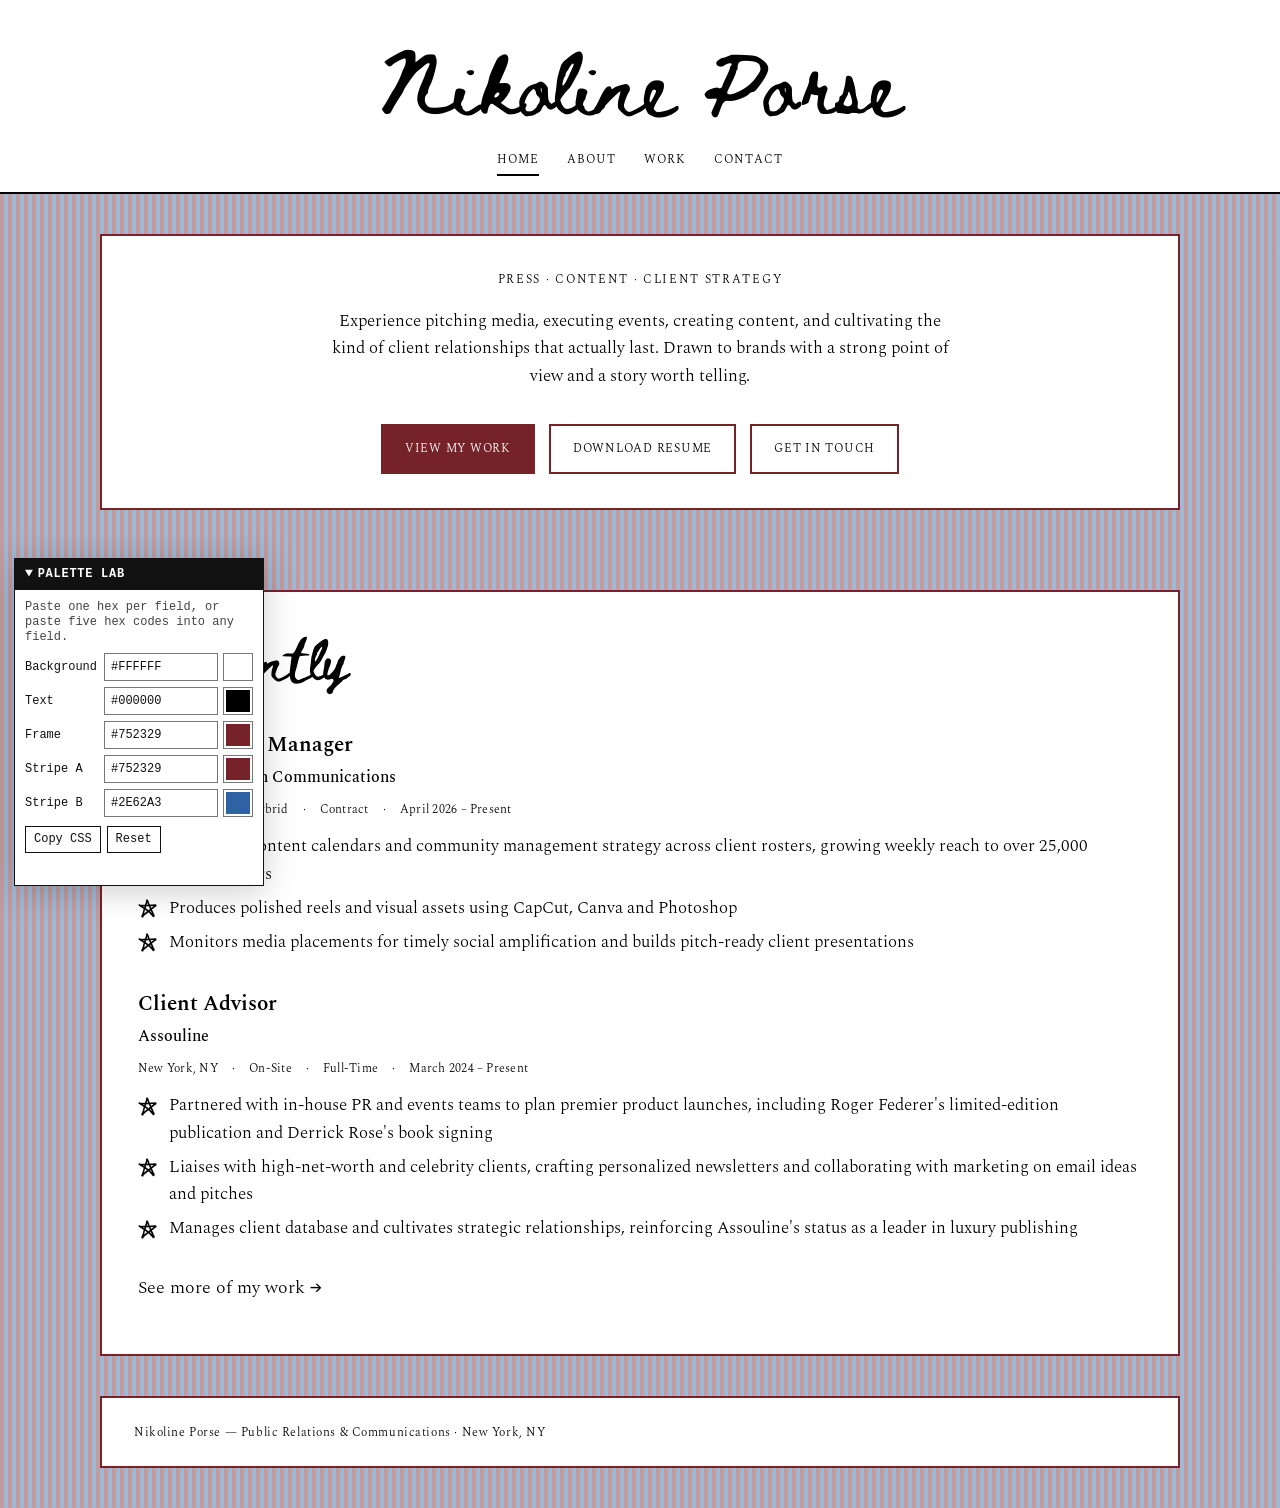
==== index.html @ 3cc70a4e "Add native color pickers to palette lab" ====
<!DOCTYPE html>
<html lang="en">
<head>
<meta charset="UTF-8">
<meta name="viewport" content="width=device-width, initial-scale=1.0">
<title>Nikoline Porse — Public Relations &amp; Communications</title>
<meta name="description" content="Nikoline Porse — Public Relations professional in New York, NY. Media relations, event execution, content and client strategy.">
<link rel="stylesheet" href="css/style.css?v=20260813-star-bullets">
</head>
<body class="page-home">

<header class="masthead">
  <div class="wrap">
    <div class="masthead-top">
      <h1 class="masthead-name">Nikoline Porse</h1>
      <button class="nav-toggle" id="navToggle" aria-expanded="false" aria-controls="primaryNav">Menu</button>
    </div>
    <nav class="masthead-nav" id="primaryNav">
      <a href="index.html" aria-current="page">Home</a>
      <a href="about.html">About</a>
      <a href="work.html">Work</a>
      <a href="contact.html">Contact</a>
    </nav>
  </div>
</header>

<main>
  <section class="hero hero-centered">
    <div class="wrap">
      <p class="hero-eyebrow reveal">Press · Content · Client Strategy</p>
      <p class="hero-sub reveal">Experience pitching media, executing events, creating content, and cultivating the kind of client relationships that actually last. Drawn to brands with a strong point of view and a story worth telling.</p>
      <div class="cta-row reveal">
        <a class="btn btn-primary" href="work.html">View My Work</a>
        <a class="btn btn-ghost" href="assets/nikoline-porse-resume.pdf">Download Resume</a>
        <a class="btn btn-ghost" href="contact.html">Get in Touch</a>
      </div>
    </div>
  </section>

  <section class="section">
    <div class="wrap">
      <div class="section-head">
        <h2 class="section-title">Currently</h2>
      </div>
      <div class="credential reveal">
        <p class="credential-role">Social Media Manager</p>
        <p class="credential-org">Stacy McLaughlin Communications</p>
        <p class="credential-meta">
          <span>New York, NY</span>
          <span>·</span>
          <span>Hybrid</span>
          <span>·</span>
          <span>Contract</span>
          <span>·</span>
          <span>April 2026 – Present</span>
        </p>
        <ul>
          <li>Architects content calendars and community management strategy across client rosters, growing weekly reach to over 25,000 engaged users</li>
          <li>Produces polished reels and visual assets using CapCut, Canva and Photoshop</li>
          <li>Monitors media placements for timely social amplification and builds pitch-ready client presentations</li>
        </ul>
      </div>
      <div class="credential reveal">
        <p class="credential-role">Client Advisor</p>
        <p class="credential-org">Assouline</p>
        <p class="credential-meta">
          <span>New York, NY</span>
          <span>·</span>
          <span>On-Site</span>
          <span>·</span>
          <span>Full-Time</span>
          <span>·</span>
          <span>March 2024 – Present</span>
        </p>
        <ul>
          <li>Partnered with in-house PR and events teams to plan premier product launches, including Roger Federer's limited-edition publication and Derrick Rose's book signing</li>
          <li>Liaises with high-net-worth and celebrity clients, crafting personalized newsletters and collaborating with marketing on email ideas and pitches</li>
          <li>Manages client database and cultivates strategic relationships, reinforcing Assouline's status as a leader in luxury publishing</li>
        </ul>
      </div>
      <p class="lede"><a href="work.html">See more of my work →</a></p>
    </div>
  </section>
</main>

<footer class="site-footer">
  <div class="wrap">
    <p>Nikoline Porse — Public Relations &amp; Communications · New York, NY</p>
  </div>
</footer>

<aside class="palette-lab" aria-label="Experimental color palette controls">
  <details open>
    <summary>Palette lab</summary>
    <div class="palette-lab-body">
      <p class="palette-lab-hint">Paste one hex per field, or paste five hex codes into any field.</p>
      <div class="palette-lab-fields">
        <label>
          <span>Background</span>
          <span class="palette-lab-control">
            <input type="text" inputmode="text" value="#FFFFFF" data-palette-token="paper" aria-label="Background hex color">
            <input type="color" value="#ffffff" data-palette-picker="paper" aria-label="Pick background color">
          </span>
        </label>
        <label>
          <span>Text</span>
          <span class="palette-lab-control">
            <input type="text" inputmode="text" value="#000000" data-palette-token="ink" aria-label="Text hex color">
            <input type="color" value="#000000" data-palette-picker="ink" aria-label="Pick text color">
          </span>
        </label>
        <label>
          <span>Frame</span>
          <span class="palette-lab-control">
            <input type="text" inputmode="text" value="#752329" data-palette-token="content-frame" aria-label="Frame hex color">
            <input type="color" value="#752329" data-palette-picker="content-frame" aria-label="Pick frame color">
          </span>
        </label>
        <label>
          <span>Stripe A</span>
          <span class="palette-lab-control">
            <input type="text" inputmode="text" value="#752329" data-palette-token="pattern-stripe-a" aria-label="First stripe hex color">
            <input type="color" value="#752329" data-palette-picker="pattern-stripe-a" aria-label="Pick first stripe color">
          </span>
        </label>
        <label>
          <span>Stripe B</span>
          <span class="palette-lab-control">
            <input type="text" inputmode="text" value="#2E62A3" data-palette-token="pattern-stripe-b" aria-label="Second stripe hex color">
            <input type="color" value="#2e62a3" data-palette-picker="pattern-stripe-b" aria-label="Pick second stripe color">
          </span>
        </label>
      </div>
      <div class="palette-lab-actions">
        <button type="button" data-palette-copy>Copy CSS</button>
        <button type="button" data-palette-reset>Reset</button>
      </div>
      <p class="palette-lab-status" data-palette-status aria-live="polite"></p>
    </div>
  </details>
</aside>

<script src="js/main.js"></script>
</body>
</html>
---- css/style.css ----
/* ============================================================
   NIKOLINE PORSE — Portfolio Design System
   Concept: press credential / media kit aesthetic.
   Grounded in her actual work: press access, event credentials,
   agency PR, luxury retail — not a generic timeline.
   ============================================================ */

@import url('https://fonts.googleapis.com/css2?family=Spectral:ital,wght@0,300;0,400;0,500;0,600;1,500&family=Beth+Ellen&display=swap');

:root {
  /* -- Color tokens -- */
  --paper: #FFFFFF;      /* white page and component surfaces */
  --card: #EDD2E1;       /* retained mauve token for reversible experiments; not currently used */
  --ink: #000000;        /* body text — black */
  --oxblood: #000000;    /* primary accent — black */
  --oxblood-deep: #000000;
  --brass: #000000;      /* secondary accent — black */
  --slate: #000000;      /* secondary text — black */
  --slate-light: #DCD5C6; /* hairline rule color on paper */
  --paper-shadow: rgba(32, 29, 27, 0.08);
  --content-frame: #752329; /* Pantone 19-1531 TCX Sun-Dried Tomato */
  --pattern-stripe-a: #752329; /* Pantone 19-1531 TCX Sun-Dried Tomato */
  --pattern-stripe-b: #2E62A3; /* Pantone 18-4048 TCX Nebulas Blue */

  /* -- Type -- */
  --font-display: 'Spectral', 'Georgia', serif;
  --font-script: 'Beth Ellen', cursive;
  --font-body: 'Spectral', 'Georgia', serif;
  --font-mono: 'Spectral', 'Georgia', serif;

  --max-width: 1080px;
}

* { box-sizing: border-box; }

html {
  scroll-behavior: smooth;
}

@media (prefers-reduced-motion: reduce) {
  html { scroll-behavior: auto; }
  *, *::before, *::after {
    animation-duration: 0.01ms !important;
    animation-iteration-count: 1 !important;
    transition-duration: 0.01ms !important;
    scroll-behavior: auto !important;
  }
}

body {
  margin: 0;
  background-image:
    linear-gradient(rgba(255, 255, 255, 0.55), rgba(255, 255, 255, 0.55)),
    repeating-linear-gradient(
      90deg,
      var(--pattern-stripe-a) 0px,
      var(--pattern-stripe-a) 4px,
      var(--pattern-stripe-b) 4px,
      var(--pattern-stripe-b) 8px
    );
  color: var(--ink);
  font-family: var(--font-body);
  font-weight: 300;
  font-size: 17px;
  line-height: 1.6;
  -webkit-font-smoothing: antialiased;
}

a {
  color: var(--oxblood);
  text-decoration: none;
}
a:hover { text-decoration: underline; }

:focus-visible {
  outline: 2px solid var(--oxblood);
  outline-offset: 3px;
}

.wrap {
  max-width: var(--max-width);
  margin: 0 auto;
  padding: 0 28px;
}

/* ---------- Quiet pattern ----------
   Text reads best without a texture behind it, so the pattern is pushed
   out to the margins everywhere and every block of copy sits on solid
   white. */

main .hero,
main .section {
  padding: 40px 5%;
}

main .hero .wrap,
main .section .wrap {
  background: var(--paper);
  border: 2px solid var(--content-frame);
  padding: 34px 36px;
}

@media (max-width: 640px) {
  main .hero,
  main .section {
    padding: 28px 4%;
  }
  main .hero .wrap,
  main .section .wrap {
    padding: 24px 22px;
  }
}

/* ---------- Masthead ---------- */

.masthead {
  border-bottom: 2px solid var(--ink);
  background: var(--paper);
  position: relative;
}

.masthead-top {
  display: flex;
  align-items: start;
  justify-content: center;
  text-align: center;
  padding: 30px 0 18px;
  flex-wrap: wrap;
  gap: 10px;
}

.masthead-name {
  font-family: var(--font-script);
  font-weight: 400;
  font-size: clamp(2.6rem, 6.5vw, 4rem);
  letter-spacing: 0.01em;
  margin: 0;
  color: var(--ink);
}

nav.masthead-nav {
  display: flex;
  justify-content: center;
  gap: 28px;
  padding: 0 0 16px;
  flex-wrap: wrap;
}

nav.masthead-nav a {
  font-family: var(--font-mono);
  font-size: 0.78rem;
  letter-spacing: 0.08em;
  text-transform: uppercase;
  color: var(--ink);
  padding-bottom: 4px;
  border-bottom: 2px solid transparent;
}

nav.masthead-nav a:hover,
nav.masthead-nav a[aria-current="page"] {
  color: var(--oxblood);
  border-bottom-color: var(--oxblood);
  text-decoration: none;
}

/* ---------- Hero ---------- */

.hero-eyebrow {
  font-family: var(--font-mono);
  font-size: 0.75rem;
  letter-spacing: 0.14em;
  text-transform: uppercase;
  color: var(--brass);
  margin: 0 0 18px;
}

.hero-quote {
  font-family: var(--font-display);
  font-style: italic;
  font-weight: 500;
  font-size: clamp(1.5rem, 3.4vw, 2.35rem);
  line-height: 1.32;
  color: var(--ink);
  margin: 0 0 22px;
  max-width: 820px;
}

.hero-sub {
  font-size: 1.08rem;
  color: var(--slate);
  max-width: 620px;
  margin: 0 0 34px;
}

.cta-row {
  display: flex;
  gap: 14px;
  flex-wrap: wrap;
}

.hero-centered {
  text-align: center;
}

.hero-centered .hero-eyebrow {
  text-align: center;
}

.hero-centered .hero-sub {
  margin-left: auto;
  margin-right: auto;
}

.hero-centered .cta-row {
  justify-content: center;
}

.btn {
  display: inline-block;
  font-family: var(--font-mono);
  font-size: 0.78rem;
  letter-spacing: 0.06em;
  text-transform: uppercase;
  padding: 13px 22px;
  border: 2px solid var(--content-frame);
  background: var(--paper);
  color: var(--ink);
  transition: background 0.15s ease, color 0.15s ease, border-color 0.15s ease;
}
.btn:hover { text-decoration: none; }

.btn-primary {
  background: var(--content-frame);
  color: var(--paper);
}
.btn-primary:hover {
  background: var(--ink);
  border-color: var(--ink);
}

.btn-ghost:hover {
  border-color: var(--content-frame);
  color: var(--content-frame);
}

/* ---------- Section ---------- */

.section {
  padding: 0;
}

.section-head {
  display: flex;
  align-items: flex-end;
  gap: 14px;
  margin-bottom: 30px;
  padding-bottom: 6px;
}

.section-number {
  font-family: var(--font-mono);
  font-size: 0.75rem;
  color: var(--brass);
}

.section-title {
  font-family: var(--font-script);
  font-weight: 400;
  font-size: 2.6rem;
  margin: 0;
  color: var(--ink);
}

.lede {
  font-size: 1.1rem;
  max-width: 700px;
  color: var(--ink);
}

.lede + .lede { margin-top: 16px; }

/* ---------- About portrait ---------- */

.about-intro {
  display: flow-root;
  margin-bottom: 0;
}

.about-intro .lede {
  max-width: none;
}

.about-intro .lede + .lede {
  margin-top: 16px;
}

.about-portrait {
  float: right;
  width: min(270px, 32%);
  margin: 0 0 18px 36px;
  border: 2px solid var(--content-frame);
  padding: 7px;
  background: var(--paper);
}

.about-portrait img {
  display: block;
  width: 100%;
  height: auto;
}

@media (max-width: 720px) {
  .about-intro {
    display: block;
  }
  .about-portrait {
    float: none;
    width: min(230px, 78vw);
    margin: 0 auto 24px;
  }
}

.about-star-divider {
  display: flex;
  justify-content: center;
  align-items: center;
  gap: 14px;
  margin: 30px 0 22px;
}

.about-star-divider img {
  display: block;
  width: 28px;
  height: 28px;
  object-fit: contain;
}

.about-cta-row {
  justify-content: center;
}

/* ---------- Press credential cards (signature element) ---------- */

.credential {
  position: relative;
  background: transparent;
  border: 0;
  border-radius: 0;
  padding: 0;
  margin-bottom: 32px;
  box-shadow: none;
}

.credential::before {
  /* punch-hole detail removed */
  display: none;
}

.credential-access {
  font-family: var(--font-mono);
  font-size: 0.68rem;
  letter-spacing: 0.1em;
  text-transform: uppercase;
  color: var(--brass);
  margin: 0 0 6px;
}

.credential-role {
  font-family: var(--font-display);
  font-weight: 600;
  font-size: 1.32rem;
  margin: 0 0 2px;
  color: var(--ink);
  padding-right: 40px;
}

.credential-org {
  font-size: 1rem;
  color: var(--oxblood);
  font-weight: 500;
  margin: 0 0 10px;
}

.credential-meta {
  font-family: var(--font-mono);
  font-size: 0.74rem;
  color: var(--slate);
  letter-spacing: 0.02em;
  margin: 0 0 14px;
  display: flex;
  flex-wrap: wrap;
  gap: 6px 14px;
}

.credential ul {
  margin: 0;
  padding-left: 20px;
}

.credential li {
  margin-bottom: 7px;
  padding-left: 2px;
}

.credential li::marker {
  color: var(--brass);
}

.page-home .credential ul,
.page-work #what-ive-placed .credential ul {
  list-style: none;
  padding-left: 0;
}

.page-home .credential li,
.page-work #what-ive-placed .credential li {
  position: relative;
  padding-left: 31px;
}

.page-home .credential li::before,
.page-work #what-ive-placed .credential li::before {
  content: '';
  position: absolute;
  top: 0.26em;
  left: 0;
  width: 19px;
  height: 19px;
  background: url('../assets/decor/nikoline-star-bullet.png') center / contain no-repeat;
}

/* ---------- Work grid + event modal ---------- */

.work-grid {
  list-style: none;
  margin: 0 0 32px;
  padding: 0;
  display: grid;
  grid-template-columns: repeat(auto-fill, minmax(160px, 1fr));
  gap: 6px;
}

@media (min-width: 900px) {
  .work-grid {
    grid-template-columns: repeat(auto-fill, minmax(200px, 1fr));
  }
}

.work-tile {
  position: relative;
  display: block;
  aspect-ratio: 1 / 1;
  overflow: hidden;
  background: var(--ink);
}

.work-tile img {
  width: 100%;
  height: 100%;
  object-fit: cover;
  display: block;
  transition: transform 0.4s ease;
}

.work-tile:hover img,
.work-tile:focus-visible img {
  transform: scale(1.04);
}

.work-tile-label {
  position: absolute;
  left: 0;
  right: 0;
  bottom: 0;
  transform: translateY(100%);
  transition: transform 0.3s ease;
  background: var(--paper);
  border-top: 2px solid var(--ink);
  padding: 8px 10px 7px;
  font-family: var(--font-display);
  font-weight: 600;
  font-size: 0.85rem;
  line-height: 1.25;
  color: var(--ink);
}

.work-tile:hover .work-tile-label,
.work-tile:focus-visible .work-tile-label {
  transform: translateY(0);
}

.event-modal {
  border: none;
  padding: 0;
  max-width: min(720px, 92vw);
  width: 100%;
  max-height: 88vh;
  background: transparent;
}

.event-modal::backdrop {
  background: rgba(0, 0, 0, 0.6);
}

.event-modal-inner {
  position: relative;
  background-color: var(--paper);
  border: 2px solid var(--ink);
  padding: 34px 36px;
}

.event-modal-scroll {
  max-height: 72vh;
  overflow-y: auto;
}

@media (max-width: 640px) {
  .event-modal-inner {
    padding: 24px 22px;
  }
}

.event-modal-close {
  position: absolute;
  top: 14px;
  right: 14px;
  width: 32px;
  height: 32px;
  border: 2px solid var(--ink);
  background: var(--paper);
  color: var(--ink);
  font-size: 1rem;
  line-height: 1;
  cursor: pointer;
}

.event-modal-close:hover {
  background: var(--ink);
  color: var(--paper);
}

.event-modal-gallery {
  position: relative;
  margin-top: 18px;
}

.event-modal-gallery img {
  width: 100%;
  height: min(52vh, 520px);
  object-fit: contain;
  display: block;
  background: var(--paper);
}

.event-gallery-arrow {
  position: absolute;
  top: 50%;
  transform: translateY(-50%);
  border: 0;
  background: rgba(255, 255, 255, 0.88);
  color: var(--ink);
  font-family: var(--font-script);
  font-size: 2.4rem;
  line-height: 1;
  width: 52px;
  height: 52px;
  cursor: pointer;
}

.event-gallery-prev { left: 12px; }
.event-gallery-next { right: 12px; }

.event-gallery-arrow:hover,
.event-gallery-arrow:focus-visible {
  background: var(--paper);
}

.event-gallery-count {
  position: absolute;
  right: 12px;
  bottom: 10px;
  margin: 0;
  padding: 3px 8px;
  background: rgba(255, 255, 255, 0.88);
  font-family: var(--font-mono);
  font-size: 0.72rem;
  letter-spacing: 0.08em;
}

@media (max-width: 640px) {
  .event-modal-gallery img {
    height: min(44vh, 380px);
  }
  .event-gallery-arrow {
    width: 44px;
    height: 44px;
    font-size: 2rem;
  }
}

/* ---------- Skills ---------- */

.skills-grid {
  display: grid;
  grid-template-columns: repeat(auto-fit, minmax(220px, 1fr));
  gap: 24px;
}

.skill-group h3 {
  font-family: var(--font-mono);
  font-size: 0.72rem;
  letter-spacing: 0.1em;
  text-transform: uppercase;
  color: var(--brass);
  margin: 0 0 10px;
}

.skill-group p {
  margin: 0;
  color: var(--ink);
}

/* ---------- Education ---------- */

.edu-block {
  border-top: 1px solid var(--slate-light);
  padding-top: 22px;
  margin-top: 8px;
}

.edu-school {
  font-family: var(--font-display);
  font-weight: 600;
  font-size: 1.15rem;
  margin: 0 0 4px;
}

.edu-meta {
  color: var(--slate);
}

/* ---------- Contact ---------- */

.contact-grid {
  display: grid;
  grid-template-columns: 1.2fr 1fr;
  gap: 40px;
}

@media (min-width: 721px) {
  .contact-grid {
    grid-template-columns: 1fr;
  }
  .contact-resume {
    grid-row: 1;
    width: min(720px, 100%);
    text-align: left;
  }
  .contact-resume .credential {
    display: flex;
    flex-direction: column;
    align-items: flex-start;
    gap: 8px;
  }
  .contact-resume .credential-role {
    margin: 0;
    padding-right: 0;
  }
  .contact-resume .btn {
    margin-top: 0 !important;
  }
  .contact-list {
    grid-row: 2;
    width: min(720px, 100%);
  }
}

@media (max-width: 720px) {
  .contact-grid { grid-template-columns: 1fr; }
  .contact-resume {
    order: -1;
    text-align: center;
  }
  .contact-resume .credential {
    display: inline-flex;
    flex-direction: column;
    align-items: center;
  }
  .contact-resume .credential-role {
    padding-right: 0;
  }
}

.contact-list {
  list-style: none;
  padding: 0;
  margin: 0;
}

.contact-list li {
  border-bottom: 1px solid var(--slate-light);
  padding: 16px 0;
}

.contact-label {
  display: block;
  font-family: var(--font-mono);
  font-size: 0.68rem;
  letter-spacing: 0.1em;
  text-transform: uppercase;
  color: var(--brass);
  margin-bottom: 4px;
}

.contact-value {
  font-size: 1.15rem;
}

.placeholder {
  color: var(--slate);
  font-style: italic;
}

/* ---------- Footer ---------- */

footer.site-footer {
  padding: 0 5% 40px;
}

footer.site-footer .wrap {
  background: var(--paper);
  border: 2px solid var(--content-frame);
  padding: 26px 32px 24px;
}

@media (max-width: 640px) {
  footer.site-footer {
    padding: 0 4% 28px;
  }
  footer.site-footer .wrap {
    padding: 20px 22px 20px;
  }
}

footer.site-footer p {
  font-family: var(--font-mono);
  font-size: 0.72rem;
  letter-spacing: 0.05em;
  color: var(--slate);
  margin: 0;
}

/* ---------- Branch-only palette lab ---------- */

.palette-lab {
  position: fixed;
  z-index: 1000;
  left: 14px;
  bottom: 14px;
  width: min(250px, calc(100vw - 28px));
  color: #111;
  font-family: ui-monospace, SFMono-Regular, Menlo, Monaco, Consolas, monospace;
  font-size: 12px;
  line-height: 1.25;
  filter: drop-shadow(0 5px 16px rgba(0, 0, 0, 0.2));
}

.palette-lab details {
  border: 1px solid #111;
  background: #fff;
}

.palette-lab summary {
  padding: 8px 10px;
  background: #111;
  color: #fff;
  cursor: pointer;
  font-weight: 700;
  letter-spacing: 0.06em;
  text-transform: uppercase;
}

.palette-lab-body {
  padding: 10px;
}

.palette-lab-hint {
  margin: 0 0 8px;
  color: #444;
}

.palette-lab-fields {
  display: grid;
  gap: 6px;
}

.palette-lab-fields label {
  display: grid;
  grid-template-columns: 72px 1fr;
  align-items: center;
  gap: 7px;
}

.palette-lab-control {
  display: grid;
  grid-template-columns: minmax(0, 1fr) 30px;
  gap: 5px;
}

.palette-lab-fields input[type="text"] {
  width: 100%;
  border: 1px solid #777;
  border-radius: 0;
  background: #fff;
  color: #111;
  font: inherit;
  padding: 5px 6px;
  text-transform: uppercase;
}

.palette-lab-fields input[type="text"][aria-invalid="true"] {
  border-color: #c00;
}

.palette-lab-fields input[type="color"] {
  width: 30px;
  height: 28px;
  border: 1px solid #777;
  border-radius: 0;
  background: #fff;
  cursor: pointer;
  padding: 2px;
}

.palette-lab-fields input[type="color"]::-webkit-color-swatch-wrapper {
  padding: 0;
}

.palette-lab-fields input[type="color"]::-webkit-color-swatch {
  border: 0;
}

.palette-lab-actions {
  display: flex;
  gap: 6px;
  margin-top: 9px;
}

.palette-lab button {
  border: 1px solid #111;
  border-radius: 0;
  background: #fff;
  color: #111;
  cursor: pointer;
  font: inherit;
  padding: 5px 8px;
}

.palette-lab button:hover,
.palette-lab button:focus-visible {
  background: #111;
  color: #fff;
}

.palette-lab-status {
  min-height: 1.25em;
  margin: 7px 0 0;
  color: #444;
}

/* ---------- Reveal on scroll ---------- */

.reveal {
  opacity: 0;
  transform: translateY(10px);
  transition: opacity 0.5s ease, transform 0.5s ease;
}

.reveal.is-visible {
  opacity: 1;
  transform: translateY(0);
}

/* ---------- Mobile nav toggle ---------- */

.nav-toggle {
  display: none;
}

@media (max-width: 640px) {
  .nav-toggle {
    display: inline-block;
    font-family: var(--font-mono);
    font-size: 0.72rem;
    letter-spacing: 0.08em;
    text-transform: uppercase;
    background: none;
    border: 1px solid var(--ink);
    color: var(--ink);
    padding: 6px 12px;
    cursor: pointer;
  }
  nav.masthead-nav {
    display: none;
    flex-direction: column;
    gap: 14px;
  }
  nav.masthead-nav.is-open {
    display: flex;
  }
  .masthead-top {
    align-items: center;
  }
}
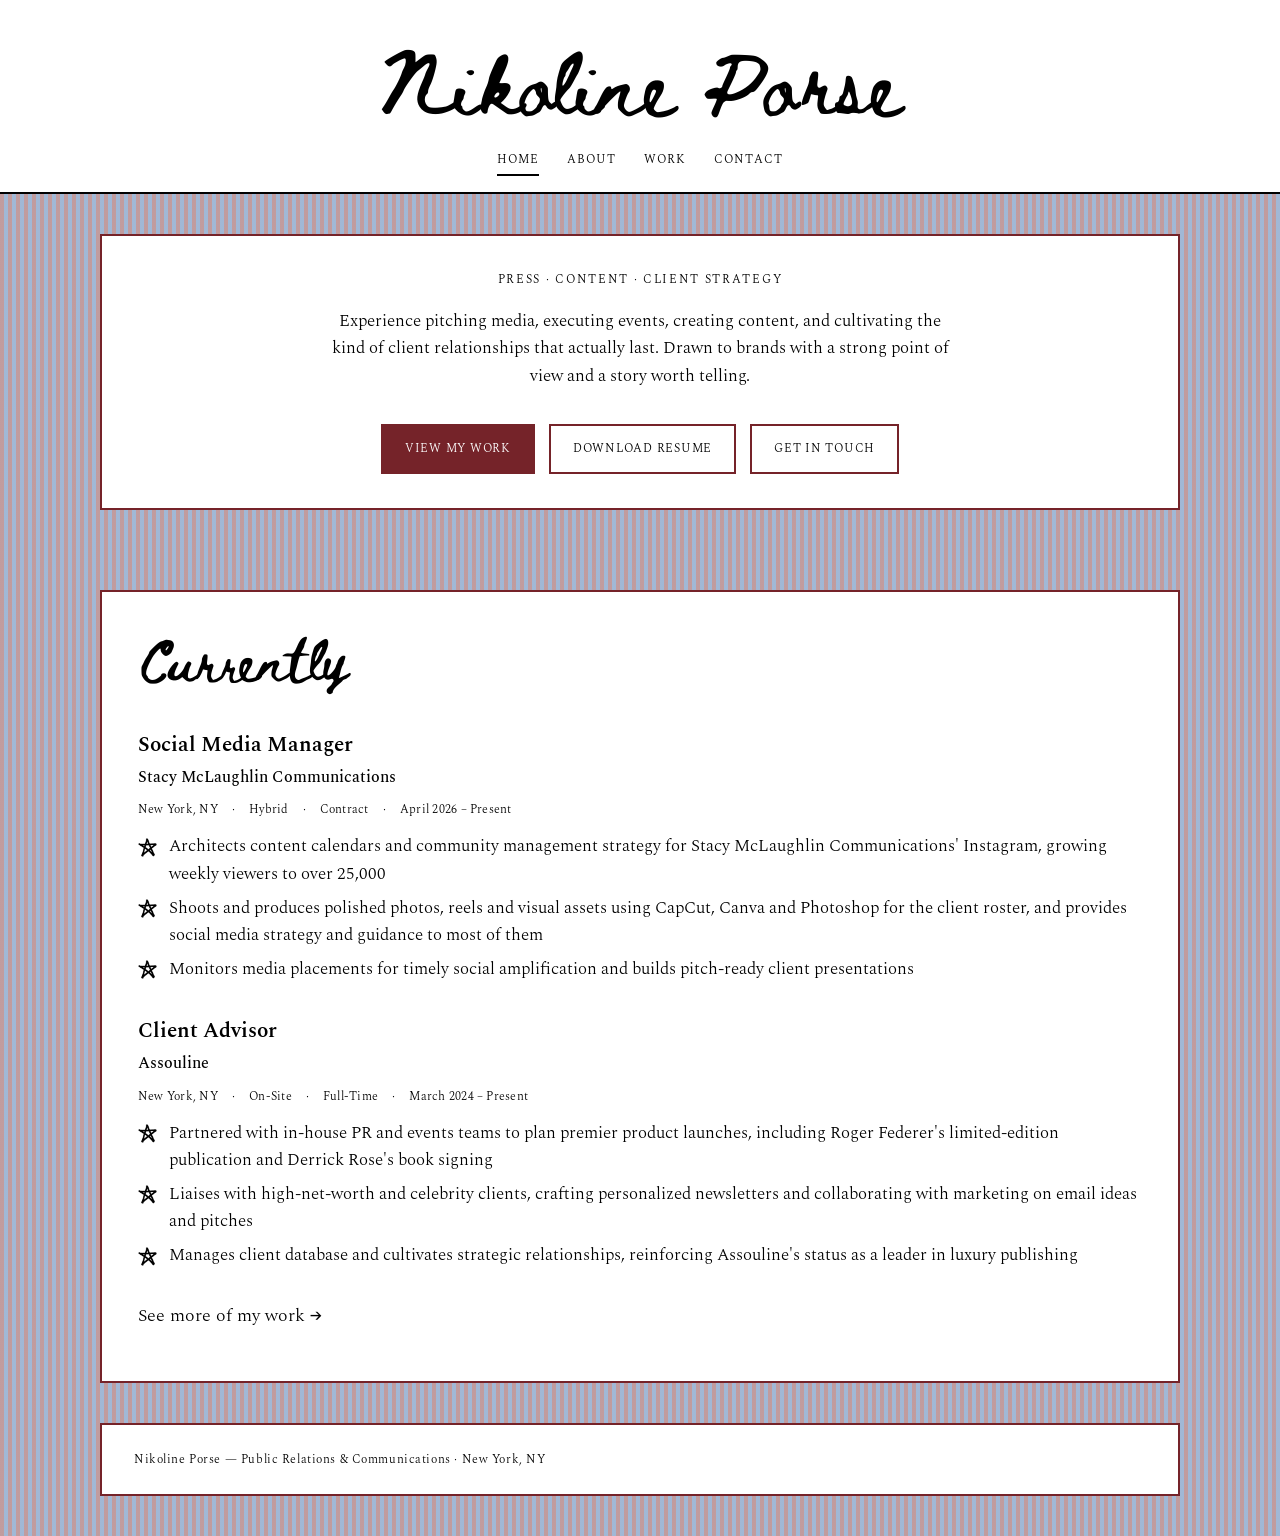
==== commit 665eaef9: "Rework Social Media Manager bullets for accuracy Scope content-calendar work to Stacy McLaughlin Com" ====
--- a/index.html
+++ b/index.html
@@ -55,8 +55,8 @@
           <span>April 2026 – Present</span>
         </p>
         <ul>
-          <li>Architects content calendars and community management strategy across client rosters, growing weekly reach to over 25,000 engaged users</li>
-          <li>Produces polished reels and visual assets using CapCut, Canva and Photoshop</li>
+          <li>Architects content calendars and community management strategy for Stacy McLaughlin Communications' Instagram, growing weekly viewers to over 25,000</li>
+          <li>Shoots and produces polished photos, reels and visual assets using CapCut, Canva and Photoshop for the client roster, and provides social media strategy and guidance to most of them</li>
           <li>Monitors media placements for timely social amplification and builds pitch-ready client presentations</li>
         </ul>
       </div>
@@ -89,57 +89,6 @@
   </div>
 </footer>
 
-<aside class="palette-lab" aria-label="Experimental color palette controls">
-  <details open>
-    <summary>Palette lab</summary>
-    <div class="palette-lab-body">
-      <p class="palette-lab-hint">Paste one hex per field, or paste five hex codes into any field.</p>
-      <div class="palette-lab-fields">
-        <label>
-          <span>Background</span>
-          <span class="palette-lab-control">
-            <input type="text" inputmode="text" value="#FFFFFF" data-palette-token="paper" aria-label="Background hex color">
-            <input type="color" value="#ffffff" data-palette-picker="paper" aria-label="Pick background color">
-          </span>
-        </label>
-        <label>
-          <span>Text</span>
-          <span class="palette-lab-control">
-            <input type="text" inputmode="text" value="#000000" data-palette-token="ink" aria-label="Text hex color">
-            <input type="color" value="#000000" data-palette-picker="ink" aria-label="Pick text color">
-          </span>
-        </label>
-        <label>
-          <span>Frame</span>
-          <span class="palette-lab-control">
-            <input type="text" inputmode="text" value="#752329" data-palette-token="content-frame" aria-label="Frame hex color">
-            <input type="color" value="#752329" data-palette-picker="content-frame" aria-label="Pick frame color">
-          </span>
-        </label>
-        <label>
-          <span>Stripe A</span>
-          <span class="palette-lab-control">
-            <input type="text" inputmode="text" value="#752329" data-palette-token="pattern-stripe-a" aria-label="First stripe hex color">
-            <input type="color" value="#752329" data-palette-picker="pattern-stripe-a" aria-label="Pick first stripe color">
-          </span>
-        </label>
-        <label>
-          <span>Stripe B</span>
-          <span class="palette-lab-control">
-            <input type="text" inputmode="text" value="#2E62A3" data-palette-token="pattern-stripe-b" aria-label="Second stripe hex color">
-            <input type="color" value="#2e62a3" data-palette-picker="pattern-stripe-b" aria-label="Pick second stripe color">
-          </span>
-        </label>
-      </div>
-      <div class="palette-lab-actions">
-        <button type="button" data-palette-copy>Copy CSS</button>
-        <button type="button" data-palette-reset>Reset</button>
-      </div>
-      <p class="palette-lab-status" data-palette-status aria-live="polite"></p>
-    </div>
-  </details>
-</aside>
-
 <script src="js/main.js"></script>
 </body>
 </html>
--- a/css/style.css
+++ b/css/style.css
@@ -279,6 +279,13 @@
 
 .lede + .lede { margin-top: 16px; }
 
+/* Work page intro sits alone in a wide box with nothing else beneath it,
+   so the usual 700px reading-width cap leaves a lot of dead space on the
+   right; let it breathe wider here specifically. */
+#work-intro .lede {
+  max-width: 900px;
+}
+
 /* ---------- About portrait ---------- */
 
 .about-intro {
@@ -440,9 +447,9 @@
   gap: 6px;
 }
 
-@media (min-width: 900px) {
+@media (min-width: 721px) {
   .work-grid {
-    grid-template-columns: repeat(auto-fill, minmax(200px, 1fr));
+    grid-template-columns: repeat(5, minmax(0, 1fr));
   }
 }
 
@@ -489,6 +496,71 @@
   transform: translateY(0);
 }
 
+.work-events .ios-events-reveal {
+  display: none;
+}
+
+@media (max-width: 720px) {
+  .work-grid {
+    grid-template-columns: repeat(2, minmax(0, 1fr));
+    gap: 8px;
+    align-items: stretch;
+  }
+
+  .work-grid > li {
+    min-width: 0;
+  }
+
+  .work-tile {
+    display: grid;
+    grid-template-rows: auto 3.2rem;
+    aspect-ratio: auto;
+    height: 100%;
+    overflow: visible;
+    background: transparent;
+  }
+
+  .work-tile img {
+    aspect-ratio: 1 / 1;
+    height: auto;
+  }
+
+  .work-tile-label {
+    position: static;
+    transform: none;
+    display: block;
+    height: auto;
+    box-sizing: border-box;
+    overflow: hidden;
+    padding: 6px 5px;
+    font-size: 0.68rem;
+    line-height: 1.2;
+    text-align: center;
+    border-top: 0;
+    background: var(--paper);
+  }
+
+  .work-grid > li:nth-child(n + 5) {
+    display: none;
+  }
+
+  .work-events.is-expanded .work-grid > li {
+    display: list-item;
+  }
+
+  .work-events .ios-events-reveal {
+    display: block;
+    margin: -10px auto 30px;
+    border: 2px solid var(--oxblood);
+    background: var(--paper);
+    color: var(--ink);
+    padding: 12px 18px;
+    font: 600 0.78rem/1 var(--font-display);
+    letter-spacing: 0.12em;
+    text-transform: uppercase;
+  }
+}
+
 .event-modal {
   border: none;
   padding: 0;
@@ -748,124 +820,6 @@
   letter-spacing: 0.05em;
   color: var(--slate);
   margin: 0;
-}
-
-/* ---------- Branch-only palette lab ---------- */
-
-.palette-lab {
-  position: fixed;
-  z-index: 1000;
-  left: 14px;
-  bottom: 14px;
-  width: min(250px, calc(100vw - 28px));
-  color: #111;
-  font-family: ui-monospace, SFMono-Regular, Menlo, Monaco, Consolas, monospace;
-  font-size: 12px;
-  line-height: 1.25;
-  filter: drop-shadow(0 5px 16px rgba(0, 0, 0, 0.2));
-}
-
-.palette-lab details {
-  border: 1px solid #111;
-  background: #fff;
-}
-
-.palette-lab summary {
-  padding: 8px 10px;
-  background: #111;
-  color: #fff;
-  cursor: pointer;
-  font-weight: 700;
-  letter-spacing: 0.06em;
-  text-transform: uppercase;
-}
-
-.palette-lab-body {
-  padding: 10px;
-}
-
-.palette-lab-hint {
-  margin: 0 0 8px;
-  color: #444;
-}
-
-.palette-lab-fields {
-  display: grid;
-  gap: 6px;
-}
-
-.palette-lab-fields label {
-  display: grid;
-  grid-template-columns: 72px 1fr;
-  align-items: center;
-  gap: 7px;
-}
-
-.palette-lab-control {
-  display: grid;
-  grid-template-columns: minmax(0, 1fr) 30px;
-  gap: 5px;
-}
-
-.palette-lab-fields input[type="text"] {
-  width: 100%;
-  border: 1px solid #777;
-  border-radius: 0;
-  background: #fff;
-  color: #111;
-  font: inherit;
-  padding: 5px 6px;
-  text-transform: uppercase;
-}
-
-.palette-lab-fields input[type="text"][aria-invalid="true"] {
-  border-color: #c00;
-}
-
-.palette-lab-fields input[type="color"] {
-  width: 30px;
-  height: 28px;
-  border: 1px solid #777;
-  border-radius: 0;
-  background: #fff;
-  cursor: pointer;
-  padding: 2px;
-}
-
-.palette-lab-fields input[type="color"]::-webkit-color-swatch-wrapper {
-  padding: 0;
-}
-
-.palette-lab-fields input[type="color"]::-webkit-color-swatch {
-  border: 0;
-}
-
-.palette-lab-actions {
-  display: flex;
-  gap: 6px;
-  margin-top: 9px;
-}
-
-.palette-lab button {
-  border: 1px solid #111;
-  border-radius: 0;
-  background: #fff;
-  color: #111;
-  cursor: pointer;
-  font: inherit;
-  padding: 5px 8px;
-}
-
-.palette-lab button:hover,
-.palette-lab button:focus-visible {
-  background: #111;
-  color: #fff;
-}
-
-.palette-lab-status {
-  min-height: 1.25em;
-  margin: 7px 0 0;
-  color: #444;
 }
 
 /* ---------- Reveal on scroll ---------- */
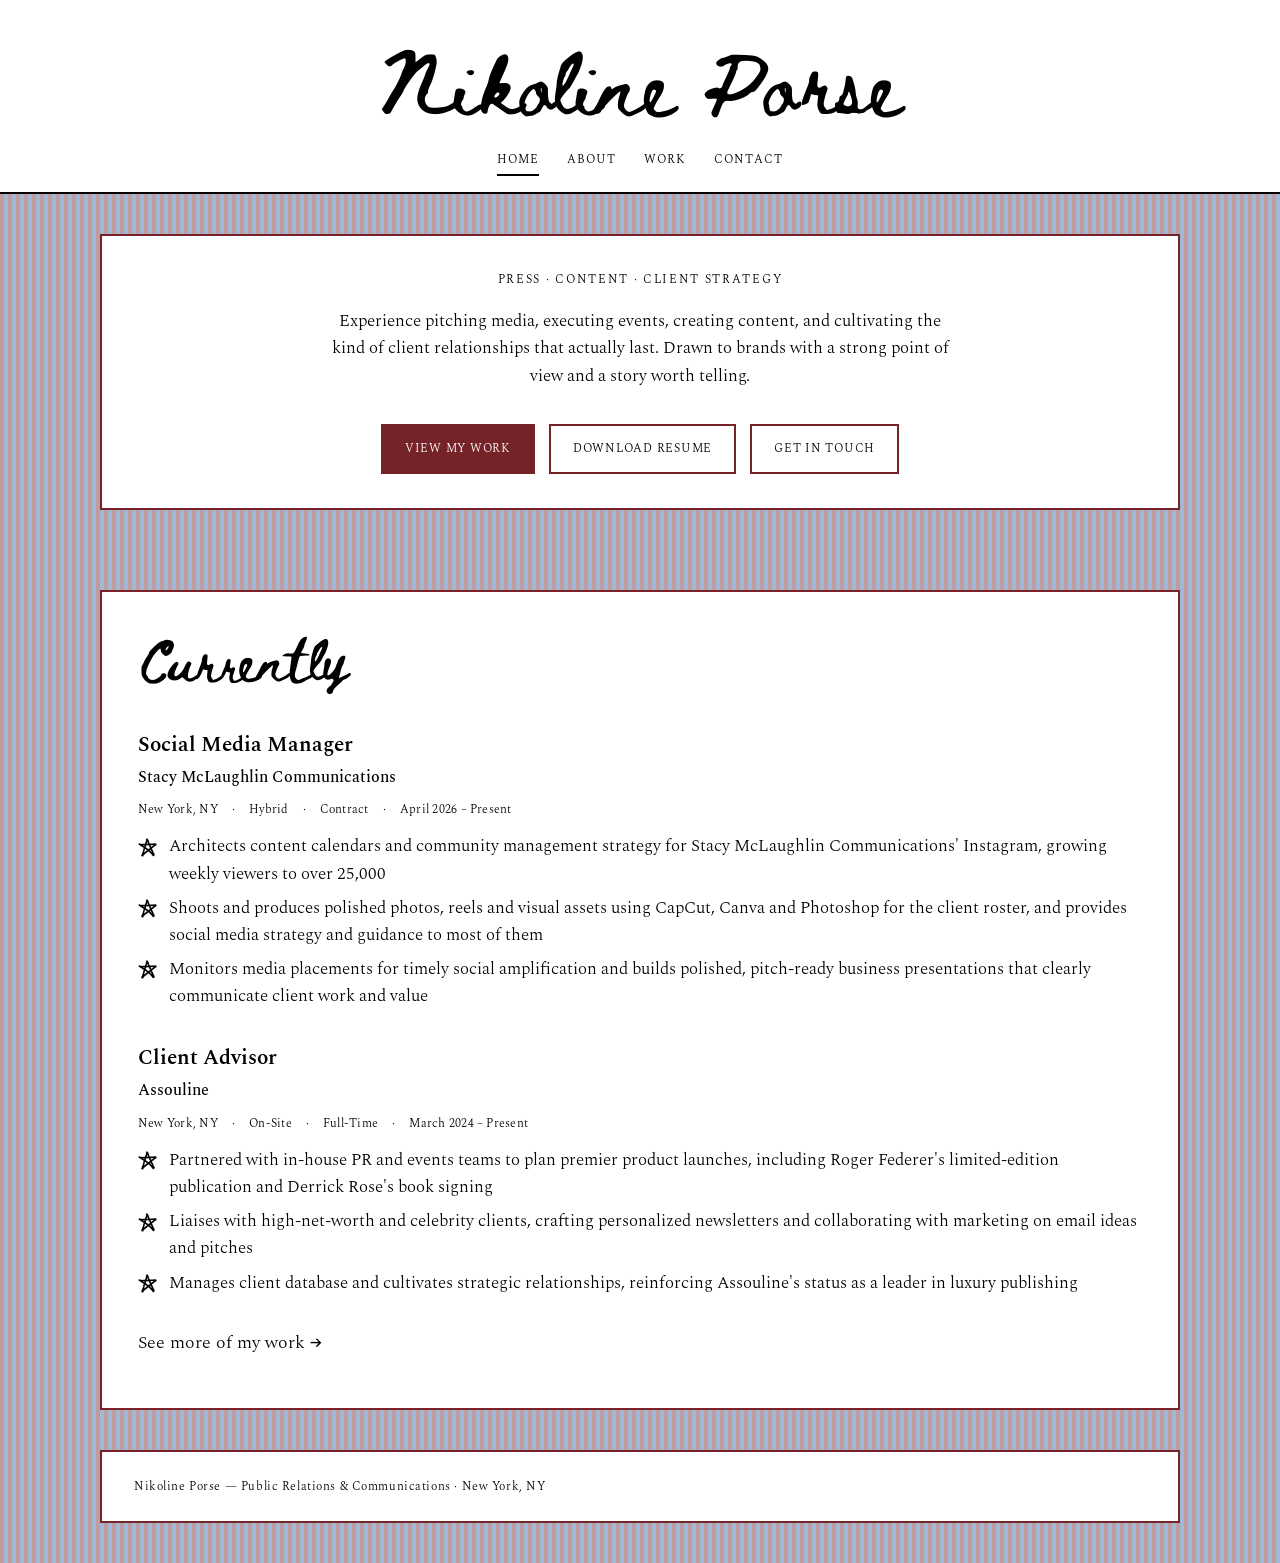
==== commit 627568a3: "Update website from 2026 resume" ====
--- a/index.html
+++ b/index.html
@@ -57,7 +57,7 @@
         <ul>
           <li>Architects content calendars and community management strategy for Stacy McLaughlin Communications' Instagram, growing weekly viewers to over 25,000</li>
           <li>Shoots and produces polished photos, reels and visual assets using CapCut, Canva and Photoshop for the client roster, and provides social media strategy and guidance to most of them</li>
-          <li>Monitors media placements for timely social amplification and builds pitch-ready client presentations</li>
+          <li>Monitors media placements for timely social amplification and builds polished, pitch-ready business presentations that clearly communicate client work and value</li>
         </ul>
       </div>
       <div class="credential reveal">
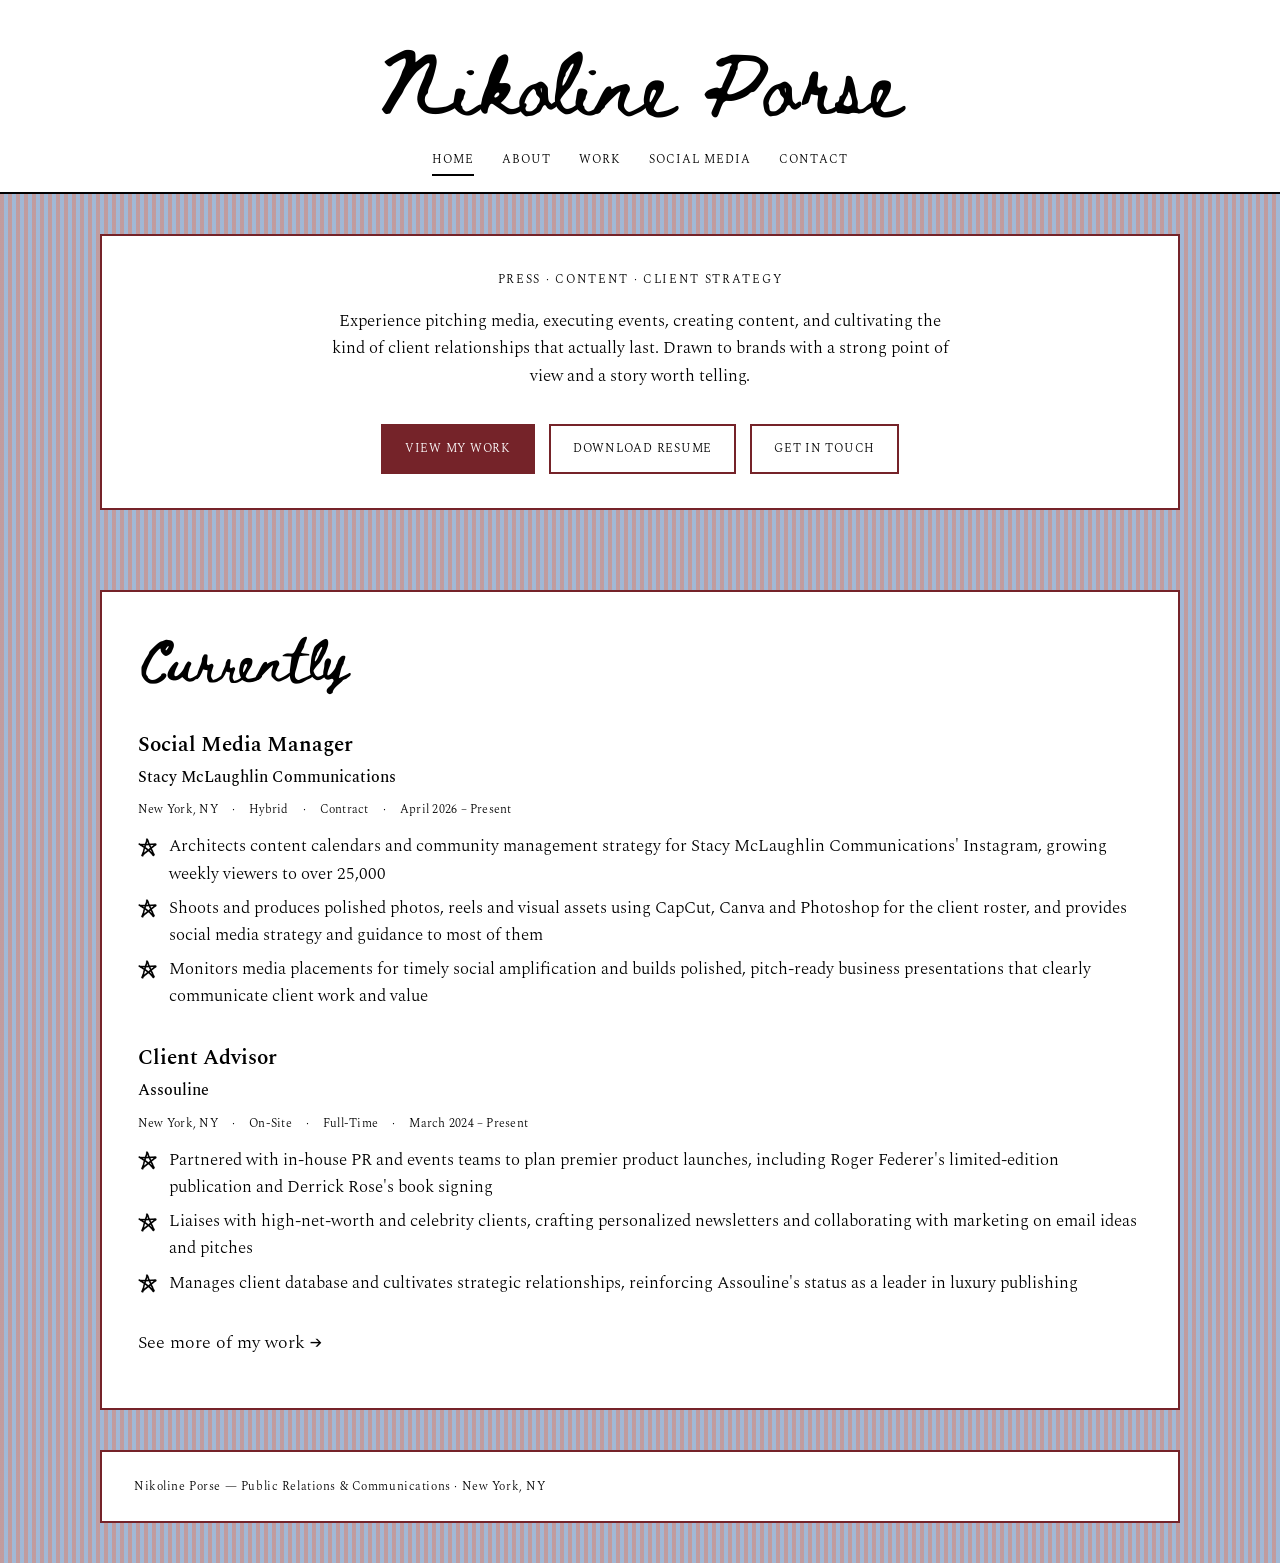
==== commit 6876b5e9: "Add social media portfolio case study" ====
--- a/index.html
+++ b/index.html
@@ -5,7 +5,16 @@
 <meta name="viewport" content="width=device-width, initial-scale=1.0">
 <title>Nikoline Porse — Public Relations &amp; Communications</title>
 <meta name="description" content="Nikoline Porse — Public Relations professional in New York, NY. Media relations, event execution, content and client strategy.">
-<link rel="stylesheet" href="css/style.css?v=20260813-star-bullets">
+<meta property="og:type" content="website">
+<meta property="og:title" content="Nikoline Porse — Public Relations &amp; Communications">
+<meta property="og:description" content="Media relations, event execution, social content and client strategy by Nikoline Porse.">
+<meta property="og:image" content="https://nikoline.com/assets/og.png">
+<meta property="og:image:alt" content="Nikoline Porse — Press, Content and Client Strategy">
+<meta name="twitter:card" content="summary_large_image">
+<meta name="twitter:title" content="Nikoline Porse — Public Relations &amp; Communications">
+<meta name="twitter:description" content="Media relations, event execution, social content and client strategy by Nikoline Porse.">
+<meta name="twitter:image" content="https://nikoline.com/assets/og.png">
+<link rel="stylesheet" href="css/style.css?v=20260902-social-media">
 </head>
 <body class="page-home">
 
@@ -19,6 +28,7 @@
       <a href="index.html" aria-current="page">Home</a>
       <a href="about.html">About</a>
       <a href="work.html">Work</a>
+      <a href="social-media.html">Social Media</a>
       <a href="contact.html">Contact</a>
     </nav>
   </div>
--- a/css/style.css
+++ b/css/style.css
@@ -670,6 +670,319 @@
   }
 }
 
+/* ---------- Social media case studies ---------- */
+
+#social-intro .lede {
+  max-width: 890px;
+  margin-bottom: 0;
+}
+
+.social-case-overview .wrap {
+  border-color: var(--ink);
+}
+
+.social-case-header {
+  display: grid;
+  grid-template-columns: minmax(0, 1.7fr) minmax(230px, 0.7fr);
+  gap: 64px;
+  align-items: start;
+}
+
+.social-client-name {
+  font-family: var(--font-display);
+  font-weight: 600;
+  font-size: clamp(2rem, 4.8vw, 3.35rem);
+  line-height: 1.08;
+  margin: 0 0 10px;
+}
+
+.social-client-focus {
+  font-family: var(--font-mono);
+  font-size: 0.74rem;
+  letter-spacing: 0.1em;
+  text-transform: uppercase;
+  margin: 0 0 28px;
+}
+
+.social-case-header .lede {
+  max-width: 690px;
+  margin-bottom: 0;
+}
+
+.social-case-facts {
+  margin: 4px 0 0;
+  border-top: 2px solid var(--ink);
+}
+
+.social-case-facts div {
+  padding: 14px 0 13px;
+  border-bottom: 1px solid var(--slate-light);
+}
+
+.social-case-facts dt,
+.social-secondary-metrics dt {
+  font-family: var(--font-mono);
+  font-size: 0.67rem;
+  letter-spacing: 0.1em;
+  text-transform: uppercase;
+}
+
+.social-case-facts dd {
+  margin: 3px 0 0;
+  font-weight: 500;
+}
+
+.social-scope-grid {
+  display: grid;
+  grid-template-columns: repeat(4, minmax(0, 1fr));
+  gap: 0;
+  border-top: 2px solid var(--ink);
+  border-bottom: 2px solid var(--ink);
+}
+
+.social-scope-item {
+  padding: 24px 24px 24px 0;
+}
+
+.social-scope-item + .social-scope-item {
+  border-left: 1px solid var(--slate-light);
+  padding-left: 24px;
+}
+
+.social-scope-number {
+  font-family: var(--font-mono);
+  font-size: 0.68rem;
+  letter-spacing: 0.1em;
+  margin: 0 0 22px;
+}
+
+.social-scope-item h3,
+.social-process h3,
+.social-content-card h3 {
+  font-family: var(--font-display);
+  font-weight: 600;
+  font-size: 1.12rem;
+  line-height: 1.25;
+  margin: 0 0 8px;
+}
+
+.social-scope-item p:last-child,
+.social-process p,
+.social-content-card p:last-child {
+  margin: 0;
+  font-size: 0.95rem;
+}
+
+.social-approach-section .lede,
+.social-performance-section .lede,
+.social-content-section .lede {
+  max-width: 760px;
+  margin-bottom: 34px;
+}
+
+.social-process {
+  list-style: none;
+  margin: 0;
+  padding: 0;
+  border-top: 2px solid var(--ink);
+}
+
+.social-process li {
+  display: grid;
+  grid-template-columns: 48px minmax(0, 1fr);
+  gap: 18px;
+  padding: 18px 0;
+  border-bottom: 1px solid var(--slate-light);
+}
+
+.social-process li > span {
+  font-family: var(--font-mono);
+  font-size: 0.7rem;
+  letter-spacing: 0.1em;
+  padding-top: 3px;
+}
+
+.social-metrics {
+  display: grid;
+  grid-template-columns: repeat(4, minmax(0, 1fr));
+  border-top: 2px solid var(--ink);
+  border-bottom: 2px solid var(--ink);
+}
+
+.social-metric {
+  padding: 28px 24px 26px 0;
+}
+
+.social-metric + .social-metric {
+  border-left: 1px solid var(--slate-light);
+  padding-left: 24px;
+}
+
+.social-metric strong {
+  display: block;
+  font-family: var(--font-display);
+  font-weight: 500;
+  font-size: clamp(2.1rem, 4.4vw, 3.45rem);
+  line-height: 1;
+  margin-bottom: 11px;
+}
+
+.social-metric span {
+  display: block;
+  font-family: var(--font-mono);
+  font-size: 0.68rem;
+  letter-spacing: 0.09em;
+  line-height: 1.35;
+  text-transform: uppercase;
+}
+
+.social-secondary-metrics {
+  display: grid;
+  grid-template-columns: repeat(6, minmax(0, 1fr));
+  gap: 18px;
+  margin: 28px 0 0;
+}
+
+.social-secondary-metrics div {
+  min-width: 0;
+}
+
+.social-secondary-metrics dt {
+  line-height: 1.35;
+}
+
+.social-secondary-metrics dd {
+  font-family: var(--font-display);
+  font-size: 1.2rem;
+  font-weight: 600;
+  margin: 3px 0 0;
+}
+
+.social-metric-note {
+  font-size: 0.78rem;
+  line-height: 1.5;
+  margin: 26px 0 0;
+  max-width: 760px;
+}
+
+.social-content-grid {
+  display: grid;
+  grid-template-columns: repeat(3, minmax(0, 1fr));
+  gap: 28px;
+}
+
+.social-content-card {
+  min-width: 0;
+}
+
+.social-content-frame {
+  display: grid;
+  place-items: center;
+  aspect-ratio: 4 / 5;
+  border: 2px solid var(--content-frame);
+  background: var(--paper);
+  margin-bottom: 20px;
+  padding: 24px;
+  text-align: center;
+}
+
+.social-content-frame span {
+  font-family: var(--font-script);
+  font-size: clamp(1.4rem, 3vw, 2rem);
+  line-height: 1.5;
+}
+
+.social-content-card .credential-access {
+  margin-bottom: 7px;
+}
+
+.social-case-future .wrap {
+  text-align: center;
+}
+
+.social-case-future .lede {
+  margin: 0 auto 24px;
+}
+
+.social-case-future .cta-row {
+  justify-content: center;
+}
+
+@media (max-width: 900px) {
+  .social-scope-grid,
+  .social-metrics {
+    grid-template-columns: repeat(2, minmax(0, 1fr));
+  }
+
+  .social-scope-item:nth-child(3),
+  .social-metric:nth-child(3) {
+    border-left: 0;
+  }
+
+  .social-scope-item:nth-child(n + 3),
+  .social-metric:nth-child(n + 3) {
+    border-top: 1px solid var(--slate-light);
+  }
+
+  .social-secondary-metrics {
+    grid-template-columns: repeat(3, minmax(0, 1fr));
+    row-gap: 24px;
+  }
+}
+
+@media (max-width: 720px) {
+  .social-case-header {
+    grid-template-columns: 1fr;
+    gap: 34px;
+  }
+
+  .social-content-grid {
+    grid-template-columns: 1fr;
+  }
+
+  .social-content-frame {
+    aspect-ratio: 5 / 4;
+  }
+}
+
+@media (max-width: 520px) {
+  .social-scope-grid,
+  .social-metrics,
+  .social-secondary-metrics {
+    grid-template-columns: 1fr;
+  }
+
+  .social-scope-item,
+  .social-scope-item + .social-scope-item,
+  .social-metric,
+  .social-metric + .social-metric {
+    border-left: 0;
+    padding-left: 0;
+    padding-right: 0;
+  }
+
+  .social-scope-item + .social-scope-item,
+  .social-metric + .social-metric {
+    border-top: 1px solid var(--slate-light);
+  }
+
+  .social-secondary-metrics {
+    gap: 0;
+  }
+
+  .social-secondary-metrics div {
+    display: flex;
+    justify-content: space-between;
+    gap: 16px;
+    padding: 10px 0;
+    border-bottom: 1px solid var(--slate-light);
+  }
+
+  .social-secondary-metrics dd {
+    margin: 0;
+  }
+}
+
 /* ---------- Skills ---------- */
 
 .skills-grid {
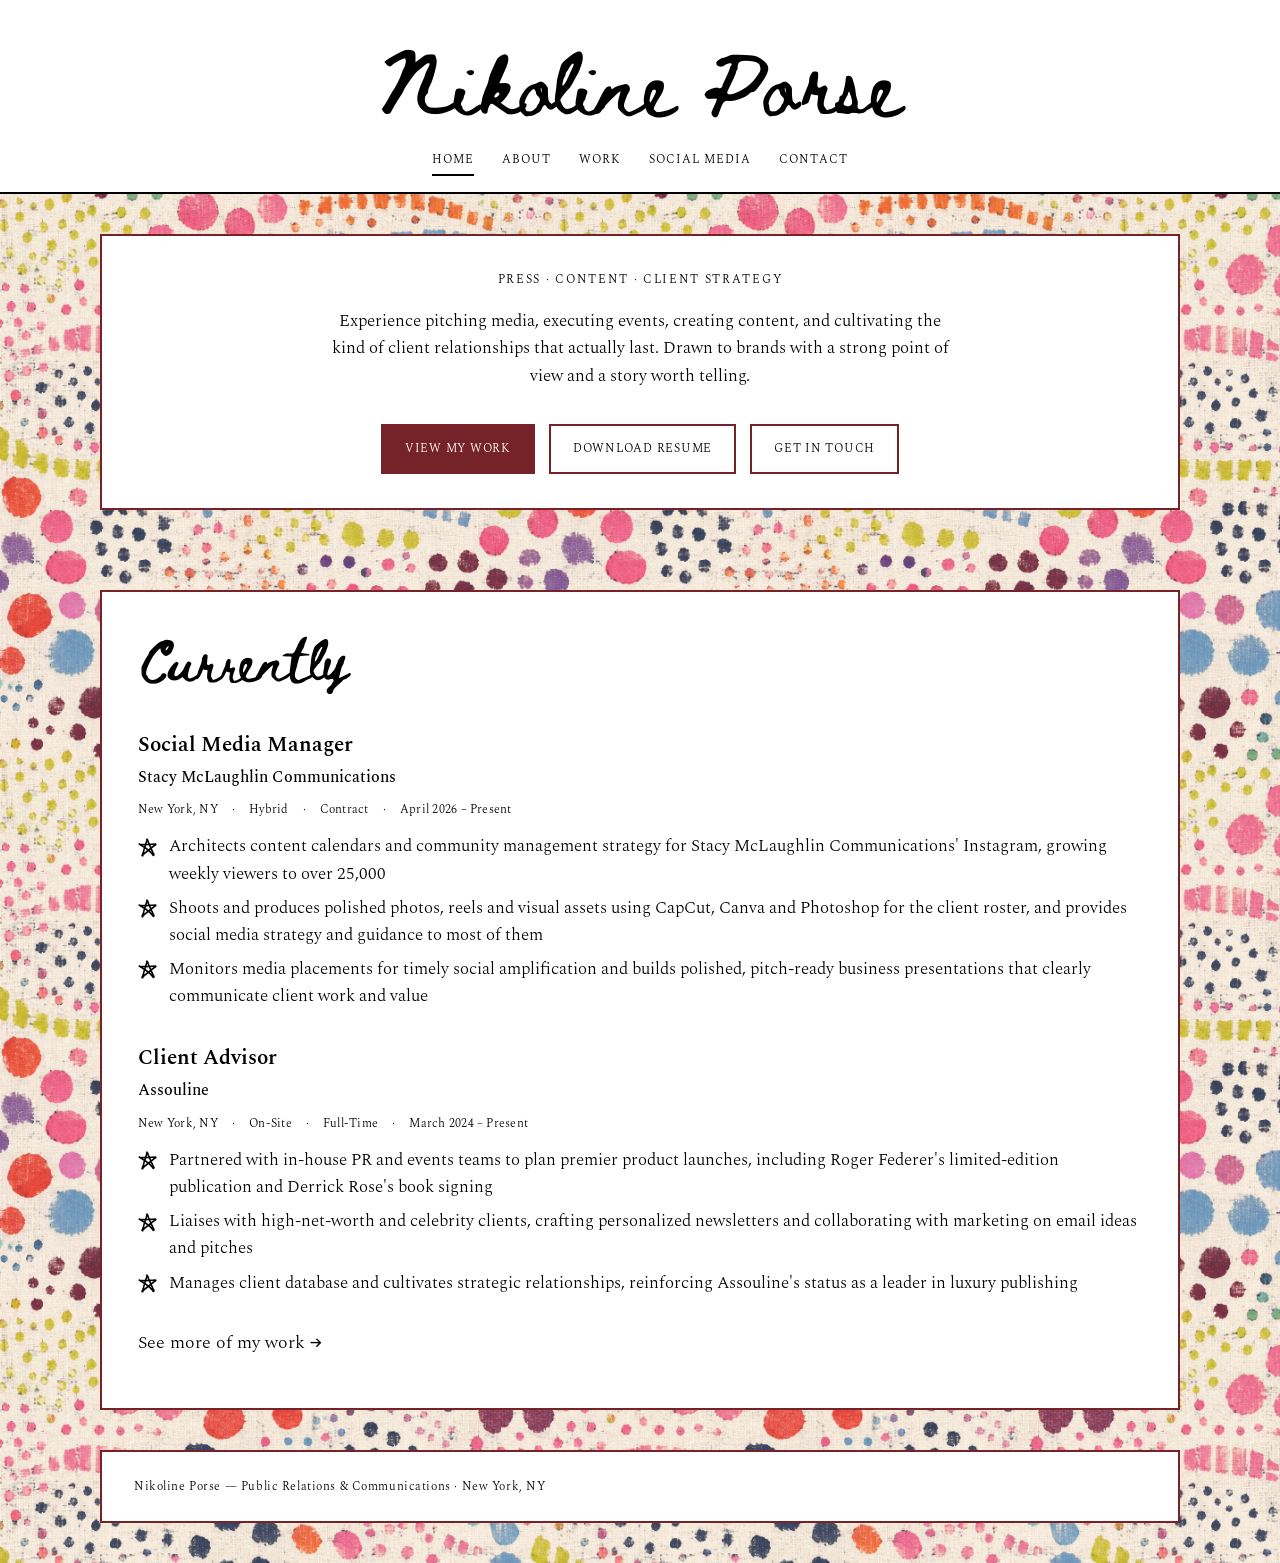
==== commit af629293: "Add original woven dot background" ====
--- a/index.html
+++ b/index.html
@@ -14,7 +14,7 @@
 <meta name="twitter:title" content="Nikoline Porse — Public Relations &amp; Communications">
 <meta name="twitter:description" content="Media relations, event execution, social content and client strategy by Nikoline Porse.">
 <meta name="twitter:image" content="https://nikoline.com/assets/og.png">
-<link rel="stylesheet" href="css/style.css?v=20260902-social-media">
+<link rel="stylesheet" href="css/style.css?v=20260902-woven-dots-v2">
 </head>
 <body class="page-home">
 
--- a/css/style.css
+++ b/css/style.css
@@ -19,8 +19,6 @@
   --slate-light: #DCD5C6; /* hairline rule color on paper */
   --paper-shadow: rgba(32, 29, 27, 0.08);
   --content-frame: #752329; /* Pantone 19-1531 TCX Sun-Dried Tomato */
-  --pattern-stripe-a: #752329; /* Pantone 19-1531 TCX Sun-Dried Tomato */
-  --pattern-stripe-b: #2E62A3; /* Pantone 18-4048 TCX Nebulas Blue */
 
   /* -- Type -- */
   --font-display: 'Spectral', 'Georgia', serif;
@@ -50,14 +48,11 @@
 body {
   margin: 0;
   background-image:
-    linear-gradient(rgba(255, 255, 255, 0.55), rgba(255, 255, 255, 0.55)),
-    repeating-linear-gradient(
-      90deg,
-      var(--pattern-stripe-a) 0px,
-      var(--pattern-stripe-a) 4px,
-      var(--pattern-stripe-b) 4px,
-      var(--pattern-stripe-b) 8px
-    );
+    linear-gradient(rgba(255, 255, 255, 0.12), rgba(255, 255, 255, 0.12)),
+    url('../assets/decor/woven-dot-patchwork-v2.png');
+  background-position: center top;
+  background-repeat: repeat;
+  background-size: 560px auto;
   color: var(--ink);
   font-family: var(--font-body);
   font-weight: 300;
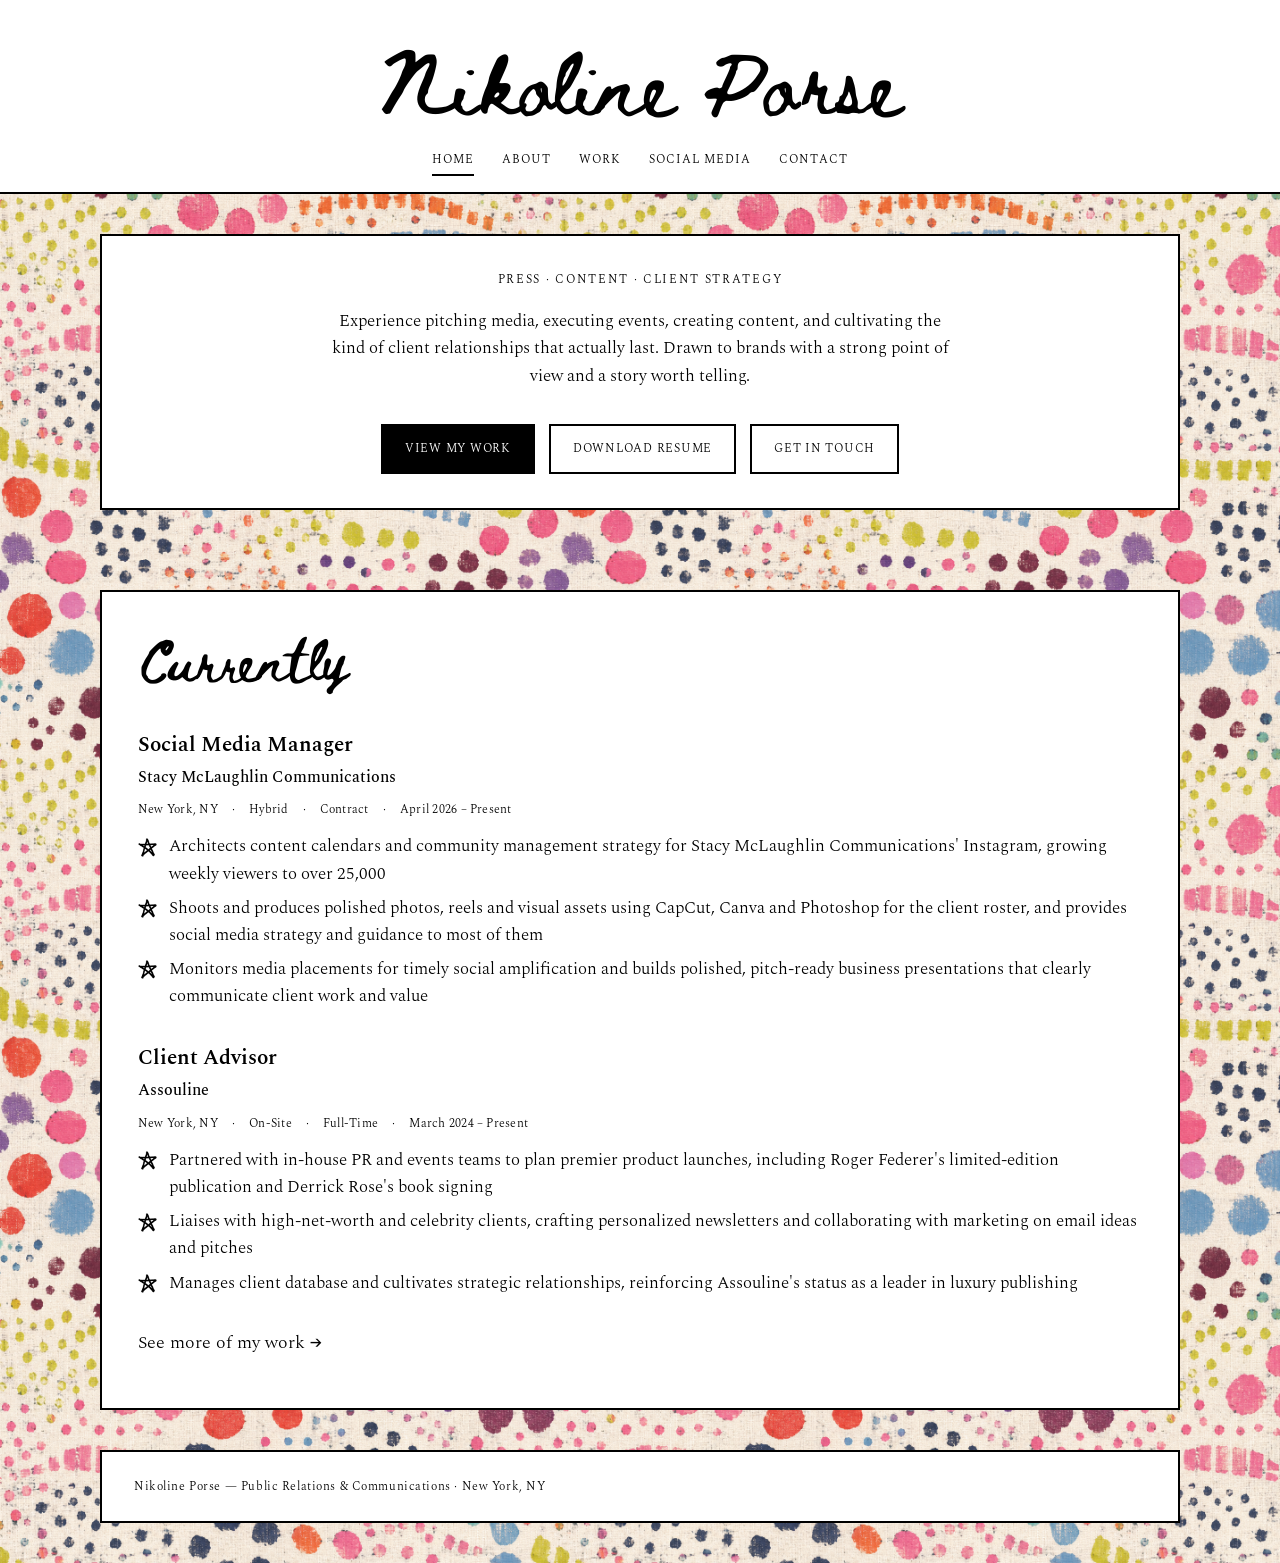
==== commit a137f7c5: "Restore black interface accents" ====
--- a/index.html
+++ b/index.html
@@ -14,7 +14,7 @@
 <meta name="twitter:title" content="Nikoline Porse — Public Relations &amp; Communications">
 <meta name="twitter:description" content="Media relations, event execution, social content and client strategy by Nikoline Porse.">
 <meta name="twitter:image" content="https://nikoline.com/assets/og.png">
-<link rel="stylesheet" href="css/style.css?v=20260902-woven-dots-v2">
+<link rel="stylesheet" href="css/style.css?v=20260902-black-frames">
 </head>
 <body class="page-home">
 
--- a/css/style.css
+++ b/css/style.css
@@ -18,7 +18,7 @@
   --slate: #000000;      /* secondary text — black */
   --slate-light: #DCD5C6; /* hairline rule color on paper */
   --paper-shadow: rgba(32, 29, 27, 0.08);
-  --content-frame: #752329; /* Pantone 19-1531 TCX Sun-Dried Tomato */
+  --content-frame: #000000; /* borders, rules and button accents */
 
   /* -- Type -- */
   --font-display: 'Spectral', 'Georgia', serif;
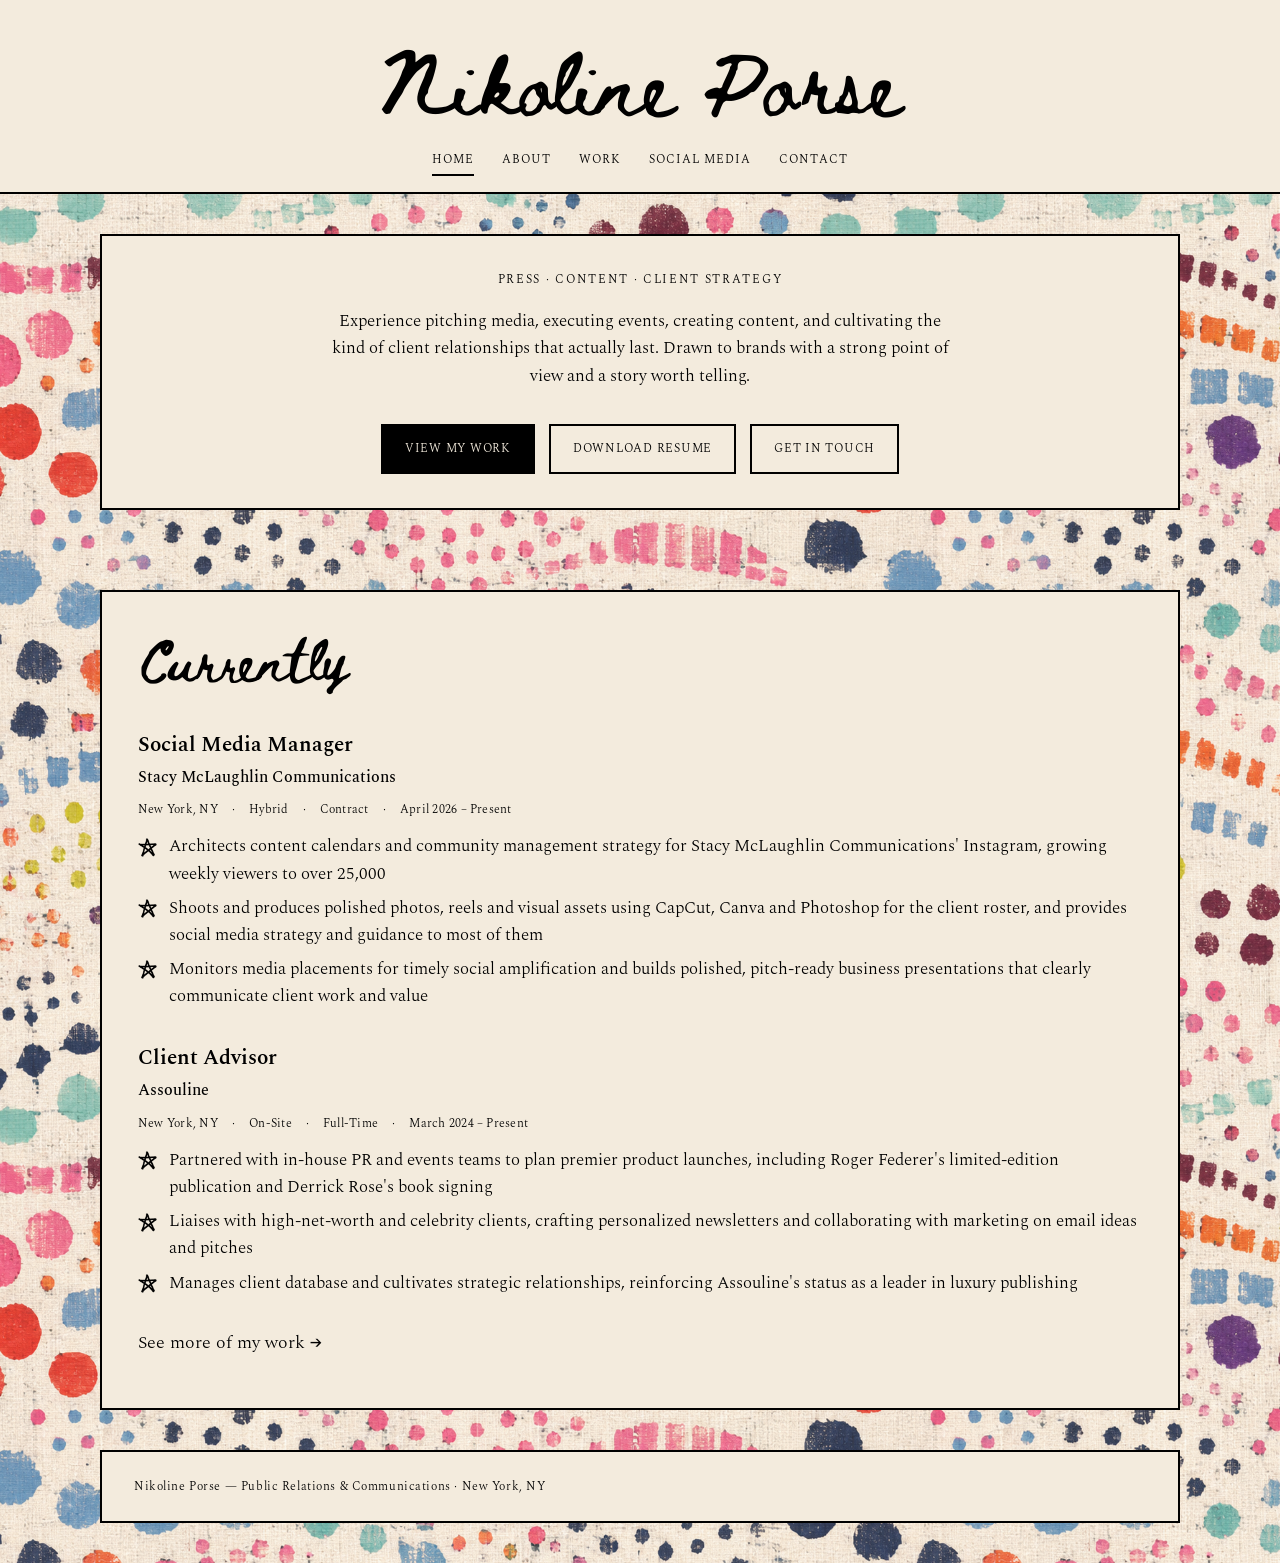
==== commit 79e71f2a: "Refresh About portrait and soften site surfaces" ====
--- a/index.html
+++ b/index.html
@@ -14,7 +14,7 @@
 <meta name="twitter:title" content="Nikoline Porse — Public Relations &amp; Communications">
 <meta name="twitter:description" content="Media relations, event execution, social content and client strategy by Nikoline Porse.">
 <meta name="twitter:image" content="https://nikoline.com/assets/og.png">
-<link rel="stylesheet" href="css/style.css?v=20260902-black-frames">
+<link rel="stylesheet" href="css/style.css?v=20260904-larger-tile">
 </head>
 <body class="page-home">
 
--- a/css/style.css
+++ b/css/style.css
@@ -9,7 +9,7 @@
 
 :root {
   /* -- Color tokens -- */
-  --paper: #FFFFFF;      /* white page and component surfaces */
+  --paper: #F3EBDD;      /* warm oat-cream page and component surfaces */
   --card: #EDD2E1;       /* retained mauve token for reversible experiments; not currently used */
   --ink: #000000;        /* body text — black */
   --oxblood: #000000;    /* primary accent — black */
@@ -48,11 +48,11 @@
 body {
   margin: 0;
   background-image:
-    linear-gradient(rgba(255, 255, 255, 0.12), rgba(255, 255, 255, 0.12)),
+    linear-gradient(rgba(243, 235, 221, 0.12), rgba(243, 235, 221, 0.12)),
     url('../assets/decor/woven-dot-patchwork-v2.png');
   background-position: center top;
   background-repeat: repeat;
-  background-size: 560px auto;
+  background-size: 900px auto;
   color: var(--ink);
   font-family: var(--font-body);
   font-weight: 300;
@@ -81,7 +81,7 @@
 /* ---------- Quiet pattern ----------
    Text reads best without a texture behind it, so the pattern is pushed
    out to the margins everywhere and every block of copy sits on solid
-   white. */
+   warm cream. */
 
 main .hero,
 main .section {
@@ -624,7 +624,7 @@
   top: 50%;
   transform: translateY(-50%);
   border: 0;
-  background: rgba(255, 255, 255, 0.88);
+  background: rgba(243, 235, 221, 0.92);
   color: var(--ink);
   font-family: var(--font-script);
   font-size: 2.4rem;
@@ -648,7 +648,7 @@
   bottom: 10px;
   margin: 0;
   padding: 3px 8px;
-  background: rgba(255, 255, 255, 0.88);
+  background: rgba(243, 235, 221, 0.92);
   font-family: var(--font-mono);
   font-size: 0.72rem;
   letter-spacing: 0.08em;
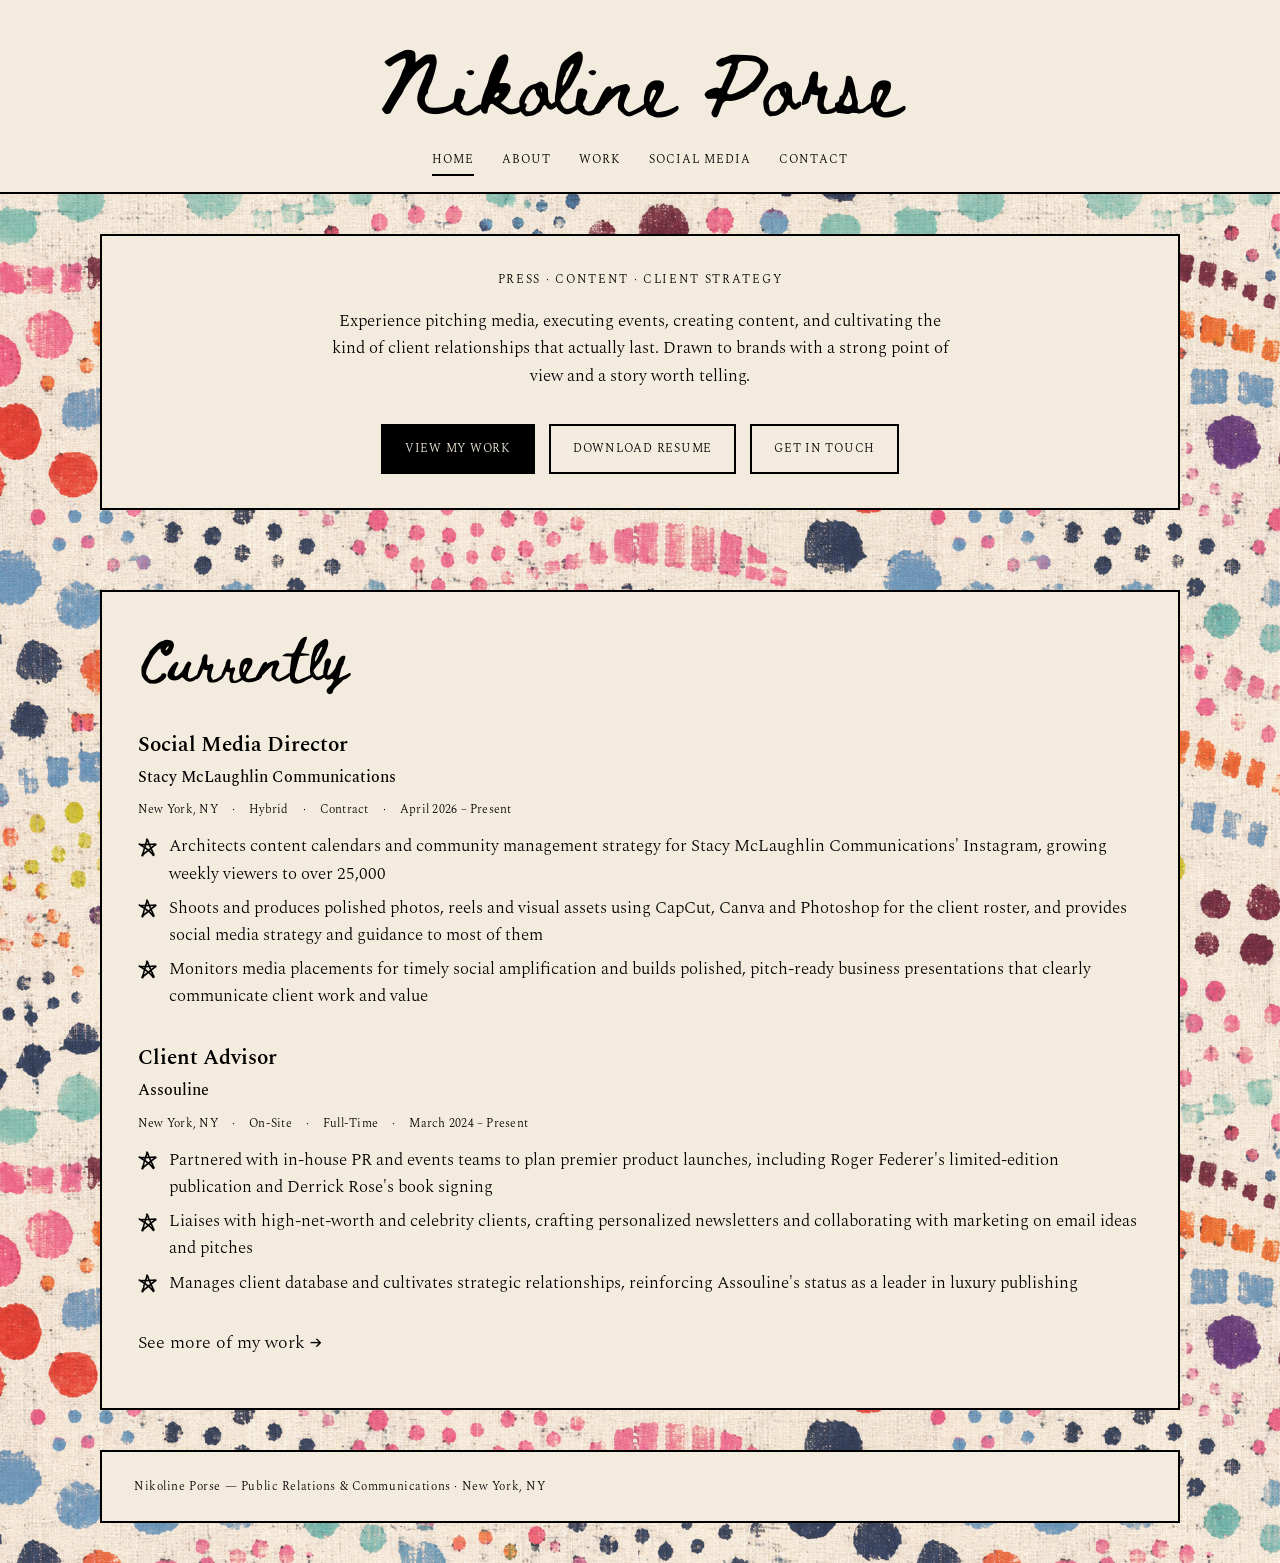
==== commit 4f6a413a: "Update role title to Social Media Director" ====
--- a/index.html
+++ b/index.html
@@ -41,7 +41,7 @@
       <p class="hero-sub reveal">Experience pitching media, executing events, creating content, and cultivating the kind of client relationships that actually last. Drawn to brands with a strong point of view and a story worth telling.</p>
       <div class="cta-row reveal">
         <a class="btn btn-primary" href="work.html">View My Work</a>
-        <a class="btn btn-ghost" href="assets/nikoline-porse-resume.pdf">Download Resume</a>
+        <a class="btn btn-ghost" href="assets/nikoline-porse-resume.pdf?v=20260917-social-media-director">Download Resume</a>
         <a class="btn btn-ghost" href="contact.html">Get in Touch</a>
       </div>
     </div>
@@ -53,7 +53,7 @@
         <h2 class="section-title">Currently</h2>
       </div>
       <div class="credential reveal">
-        <p class="credential-role">Social Media Manager</p>
+        <p class="credential-role">Social Media Director</p>
         <p class="credential-org">Stacy McLaughlin Communications</p>
         <p class="credential-meta">
           <span>New York, NY</span>
